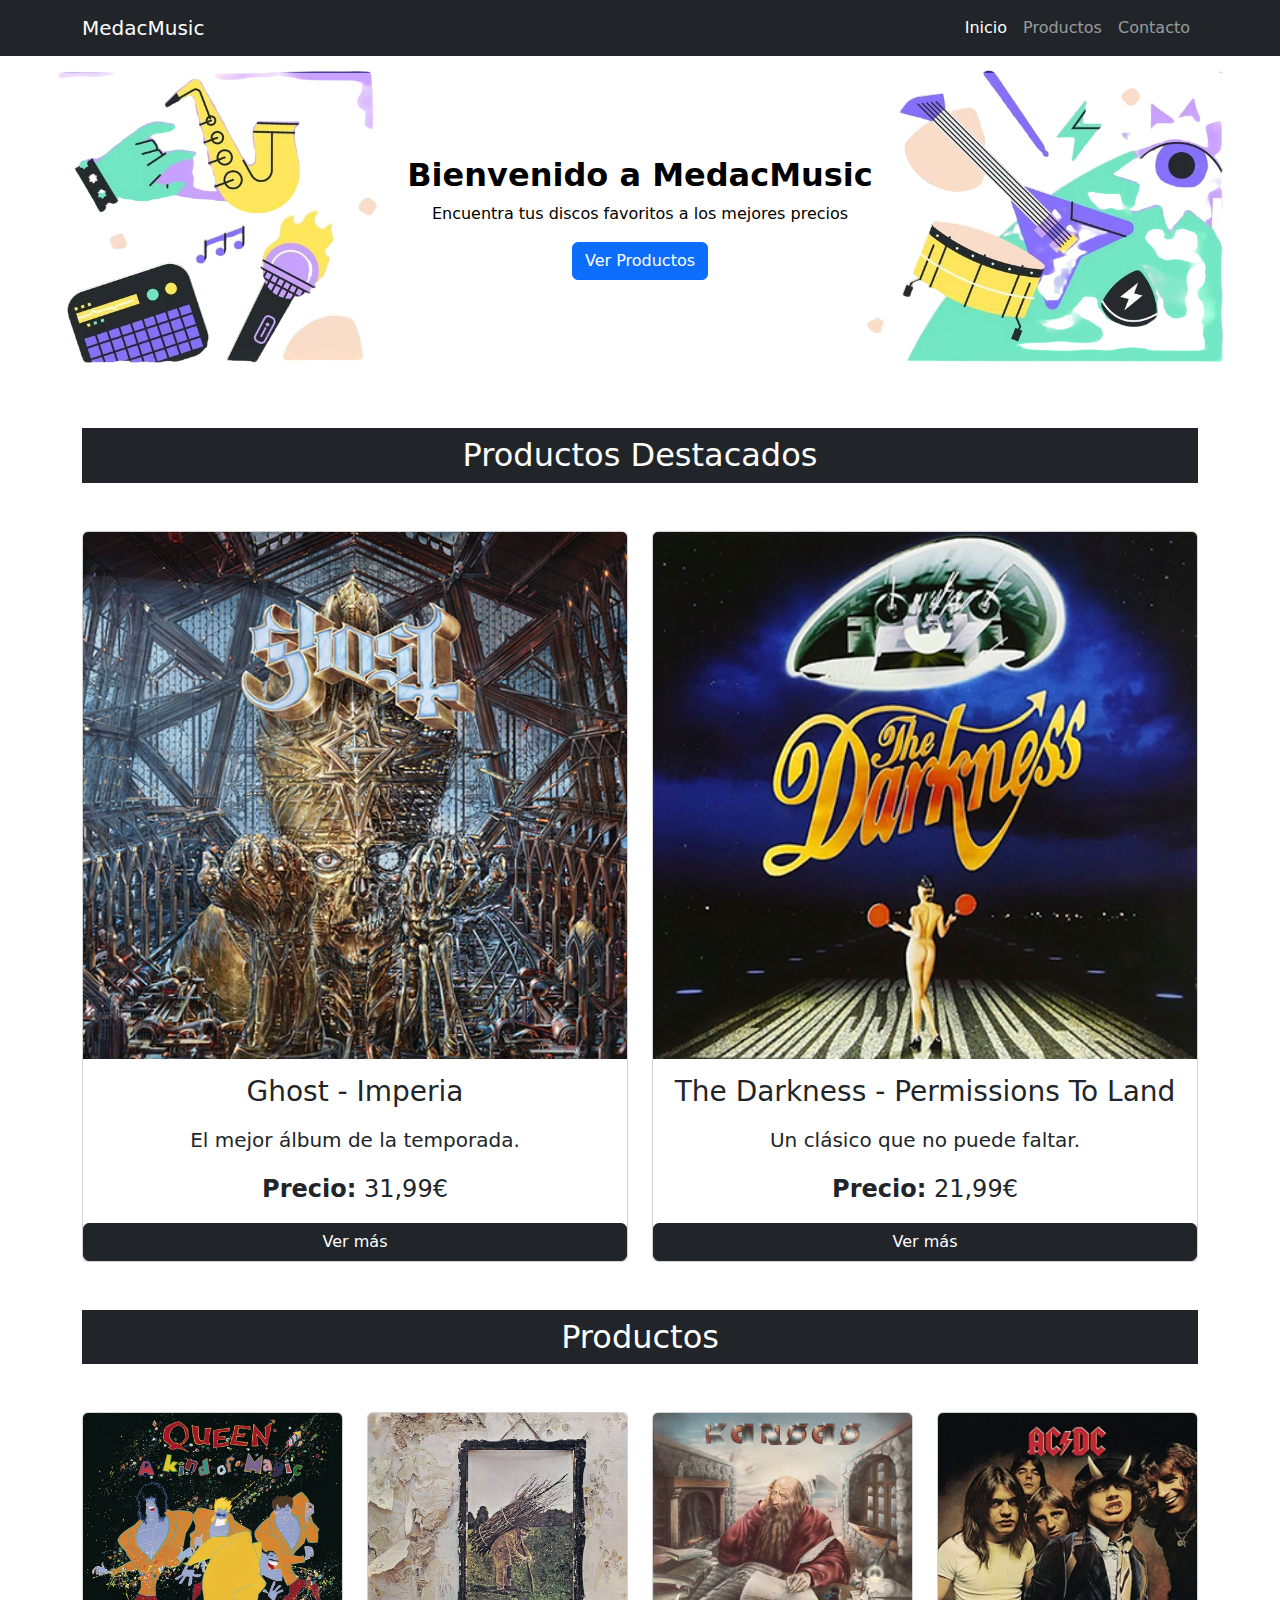
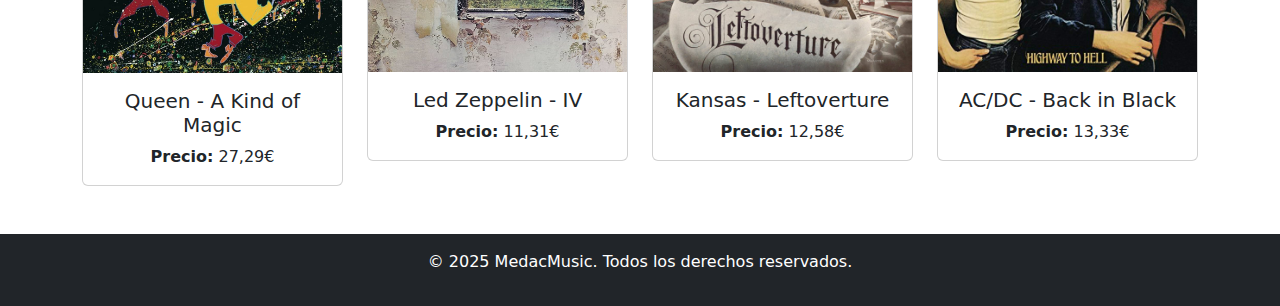
==== index.html @ 7e90e8ca "Primer Commit" ====
<!DOCTYPE html>
<html lang="es">

<head>
  <meta charset="UTF-8">
  <meta name="viewport" content="width=device-width, initial-scale=1.0">
  <link rel="stylesheet" href="css/bootstrap.min.css">
  <link rel="stylesheet" href="style.css">
  <title>MedacMusic</title>
</head>

<body>
  <!-- Barra de navegación -->
  <nav class="navbar navbar-expand-lg navbar-dark bg-dark sticky-top">
    <div class="container">
      <a class="navbar-brand" href="#">MedacMusic</a>
      <button class="navbar-toggler" type="button" data-bs-toggle="collapse" data-bs-target="#navbarNav">
        <span class="navbar-toggler-icon"></span>
      </button>
      <div class="collapse navbar-collapse" id="navbarNav">
        <ul class="navbar-nav ms-auto">
          <li class="nav-item"><a class="nav-link active" href="#">Inicio</a></li>
          <li class="nav-item"><a class="nav-link" href="#productos">Productos</a></li>
          <li class="nav-item"><a class="nav-link" href="#contacto">Contacto</a></li>
        </ul>
      </div>
    </div>
  </nav>

  <!-- Sección de cabecera -->
  <header class="hero mb-5">
    <h1>Bienvenido a MedacMusic</h1>
    <p>Encuentra tus discos favoritos a los mejores precios</p>
    <a href="#productos" class="btn btn-primary">Ver Productos</a>
  </header>

  <!-- Productos Destacados -->
  <section class="container">
    <h2 class="text-center bg-dark text-white p-2">Productos Destacados</h2>
    <div class="row mt-5">
      <div class="col-md-6">
        <div class="card position-relative imgDisco">
          <div>
            <img src="img/ghost.jpg" class="card-img-top " alt="ghost">
            <div class="description">
              <p class="mb-1"><b>Duración</b>: 46 minutos</p>
              <p class="mb-1"><b>Artista</b>: Ghost</p>
              <p class="mb-1"><b>Album</b>: Imperia</p>
              <p class="mb-1"><b>Sello</b>: Loma Vista - LVR02403, Spinefarm Records - 00888072406551</p>
              <p class="mb-1"><b>País</b>: Europa</p>
              <p class="mb-1"><b>Género</b>: Rock</p>
              <p class="mb-1"><b>Estilos</b>: Heavy Metal, Pyschedelic Rock, Hard Rock, Doom Metal</p>
            </div>
          </div>
          <div class="card-body text-center">
            <h3 class="card-title pb-2">Ghost - Imperia</h3>
            <p class="card-text fs-5">El mejor álbum de la temporada.</p>
            <p class="card-text fs-4"><b>Precio:</b> 31,99€</p>
          </div>
          <a href="detallesDisco1.html" class="btn btn-dark">Ver más</a>
        </div>
      </div>
      <div class="col-md-6 mb-4">
        <div class="card position-relative imgDisco">
          <div>
            <img src="img/thedarkness.jpg" class="card-img-top" alt="thedarkness">
            <div class="description">
              <p class="mb-1"><b>Duración</b>: 38 minutos</p>
              <p class="mb-1"><b>Artista</b>: The Darkness</p>
              <p class="mb-1"><b>Album</b>: Permision To Land</p>
              <p class="mb-1"><b>Sello</b>: Atlantic – 5050467-0475-2-5</p>
              <p class="mb-1"><b>País</b>: Indonesia</p>
              <p class="mb-1"><b>Género</b>: Rock</p>
              <p class="mb-1"><b>Estilos</b>: Heavy Metal, Hard Rock, Rock, Glam Rock</p>
          </div>
          </div>
          <div class="card-body text-center">
            <h3 class="card-title pb-2">The Darkness - Permissions To Land</h3>
            <p class="card-text fs-5">Un clásico que no puede faltar.</p>
            <p class="card-text fs-4"><b>Precio:</b> 21,99€</p>
          </div>
          <a href="detallesDisco2.html" class="btn btn-dark">Ver más</a>
        </div>
      </div>
    </div>
  </section>

  <!-- Productos -->
  <section id="productos" class="container py-4">
    <h2 class="text-center bg-dark text-white p-2">Productos</h2>
    <div class="row mt-5">
      <div class="col-md-3">
        <div class="card position-relative imgDisco">
          <img src="img/queen.jpg" class="card-img-top " alt="Queen - A Kind of Magic">
          <div class="card-body text-center">
            <h5 class="card-title text-weight">Queen - A Kind of Magic</h5>
            <p class="card-text "><b>Precio:</b> 27,29€</p>
          </div>
        </div>
      </div>
      <div class="col-md-3">
        <div class="card position-relative imgDisco">
          <img src="img/ledzeppelin.jpg" class="card-img-top " alt="Led Zeppelin - IV">
          <div class="card-body text-center">
            <h5 class="card-title text-weight">Led Zeppelin - IV</h5>
            <p class="card-text"><b>Precio:</b> 11,31€</p>
          </div>
        </div>
      </div>
      <div class="col-md-3">
        <div class="card position-relative imgDisco">
          <img src="img/kansas.jpg" class="card-img-top " alt="Kansas - Leftoverture">
          <div class="card-body text-center">
            <h5 class="card-title text-weight">Kansas - Leftoverture</h5>
            <p class="card-text text"><b>Precio:</b> 12,58€</p>
          </div>
        </div>
      </div>
      <div class="col-md-3">
        <div class="card position-relative imgDisco">
          <img src="img/acdc.jpg" class="card-img-top " alt="AC/DC - Back in Black">
          <div class="card-body text-center">
            <h5 class="card-title text-weight">AC/DC - Back in Black</h5>
            <p class="card-text text"><b>Precio:</b> 13,33€</p>
          </div>
        </div>
      </div>

    </div>
  </section>

  <!-- Pie de página -->
  <footer class="bg-dark text-white text-center py-3 mt-4">
    <p>&copy; 2025 MedacMusic. Todos los derechos reservados.</p>
  </footer>

  <script src="scripts.js"></script>
  <script src="js/bootstrap.bundle.js"></script>
</body>

</html>
---- style.css ----
nav {
    position: fixed;
}

.hero {
    background: url('img/header.png') no-repeat center center;
    background-size: cover;
    color: black;
    text-align: center;
    padding: 100px 20px;

    h1 {
        font-size: 2rem;
        font-weight: bold;
    }
}

.description {
    display: none;
    position: absolute;
    bottom: 13em;
    left: 0.5em;
    background-color: rgba(0, 0, 0, 0.7);
    color: white;
    padding: 10px;
    border-radius: 5px;
    font-family: monospace;
}

.card:hover .description {
    display: block;
}

@media (min-width: 768px) {
    .description {
        display: none;
        position: absolute;
        right: 1em;
        background-color: rgba(0, 0, 0, 0.7);
        color: white;
        padding: 10px;
        border-radius: 5px;
        font-family: monospace;
    }
}
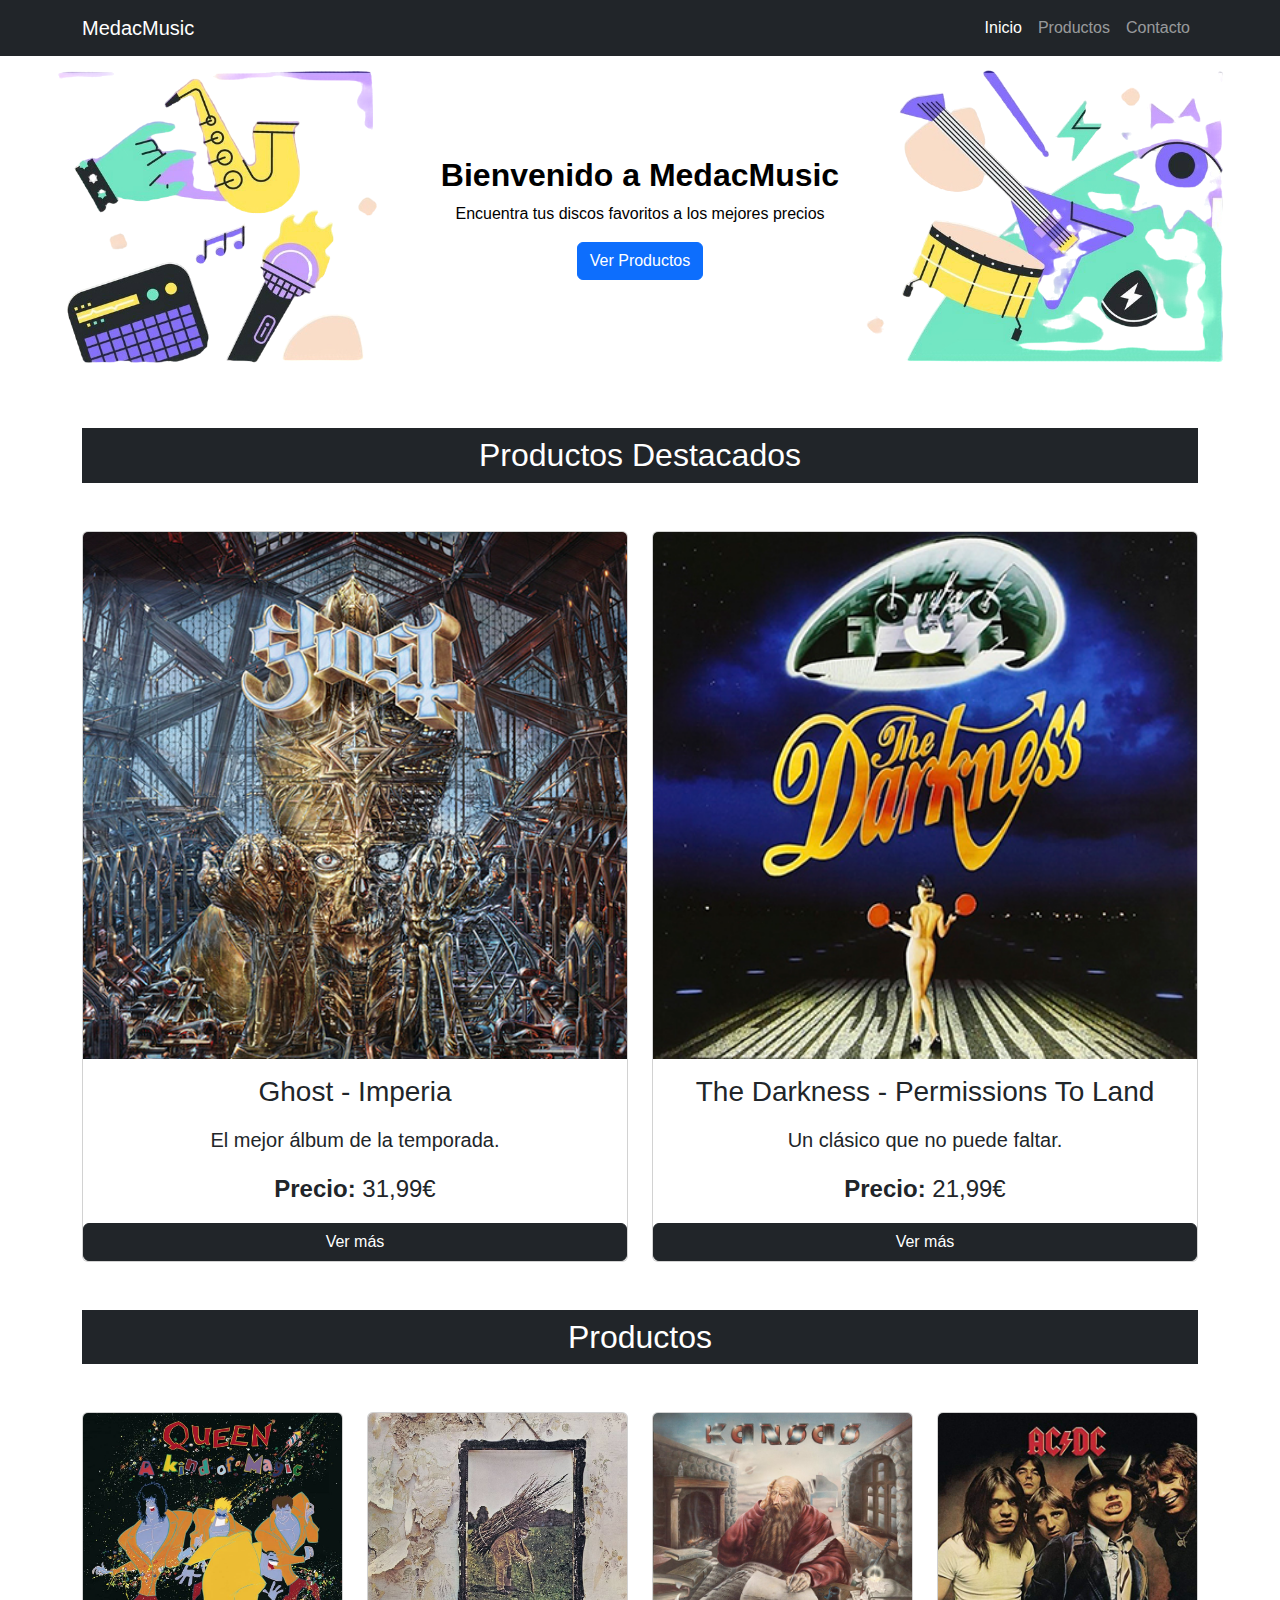
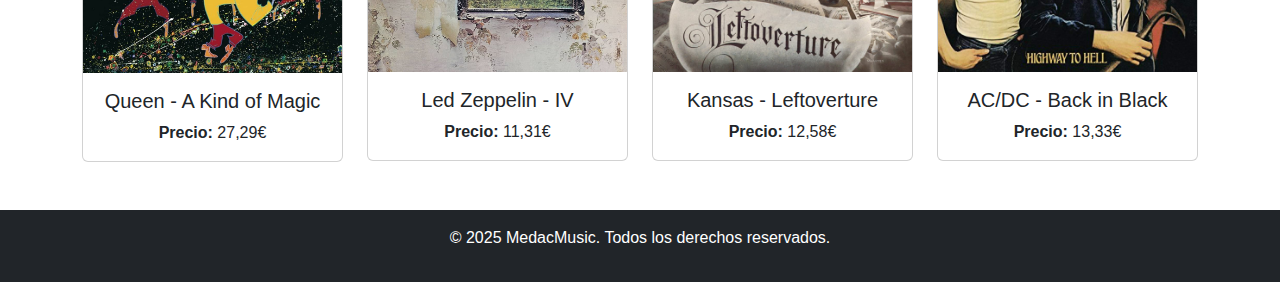
==== commit 8890f279: "Arreglo nav" ====
--- a/index.html
+++ b/index.html
@@ -14,16 +14,11 @@
   <nav class="navbar navbar-expand-lg navbar-dark bg-dark sticky-top">
     <div class="container">
       <a class="navbar-brand" href="#">MedacMusic</a>
-      <button class="navbar-toggler" type="button" data-bs-toggle="collapse" data-bs-target="#navbarNav">
-        <span class="navbar-toggler-icon"></span>
-      </button>
-      <div class="collapse navbar-collapse" id="navbarNav">
         <ul class="navbar-nav ms-auto">
           <li class="nav-item"><a class="nav-link active" href="#">Inicio</a></li>
           <li class="nav-item"><a class="nav-link" href="#productos">Productos</a></li>
           <li class="nav-item"><a class="nav-link" href="#contacto">Contacto</a></li>
         </ul>
-      </div>
     </div>
   </nav>
 
--- a/style.css
+++ b/style.css
@@ -1,3 +1,7 @@
+body {
+    font-family: Verdana, Geneva, Tahoma, sans-serif;
+}
+
 nav {
     position: fixed;
 }
@@ -31,7 +35,7 @@
     display: block;
 }
 
-@media (min-width: 768px) {
+@media (min-width: 1366px) {
     .description {
         display: none;
         position: absolute;
